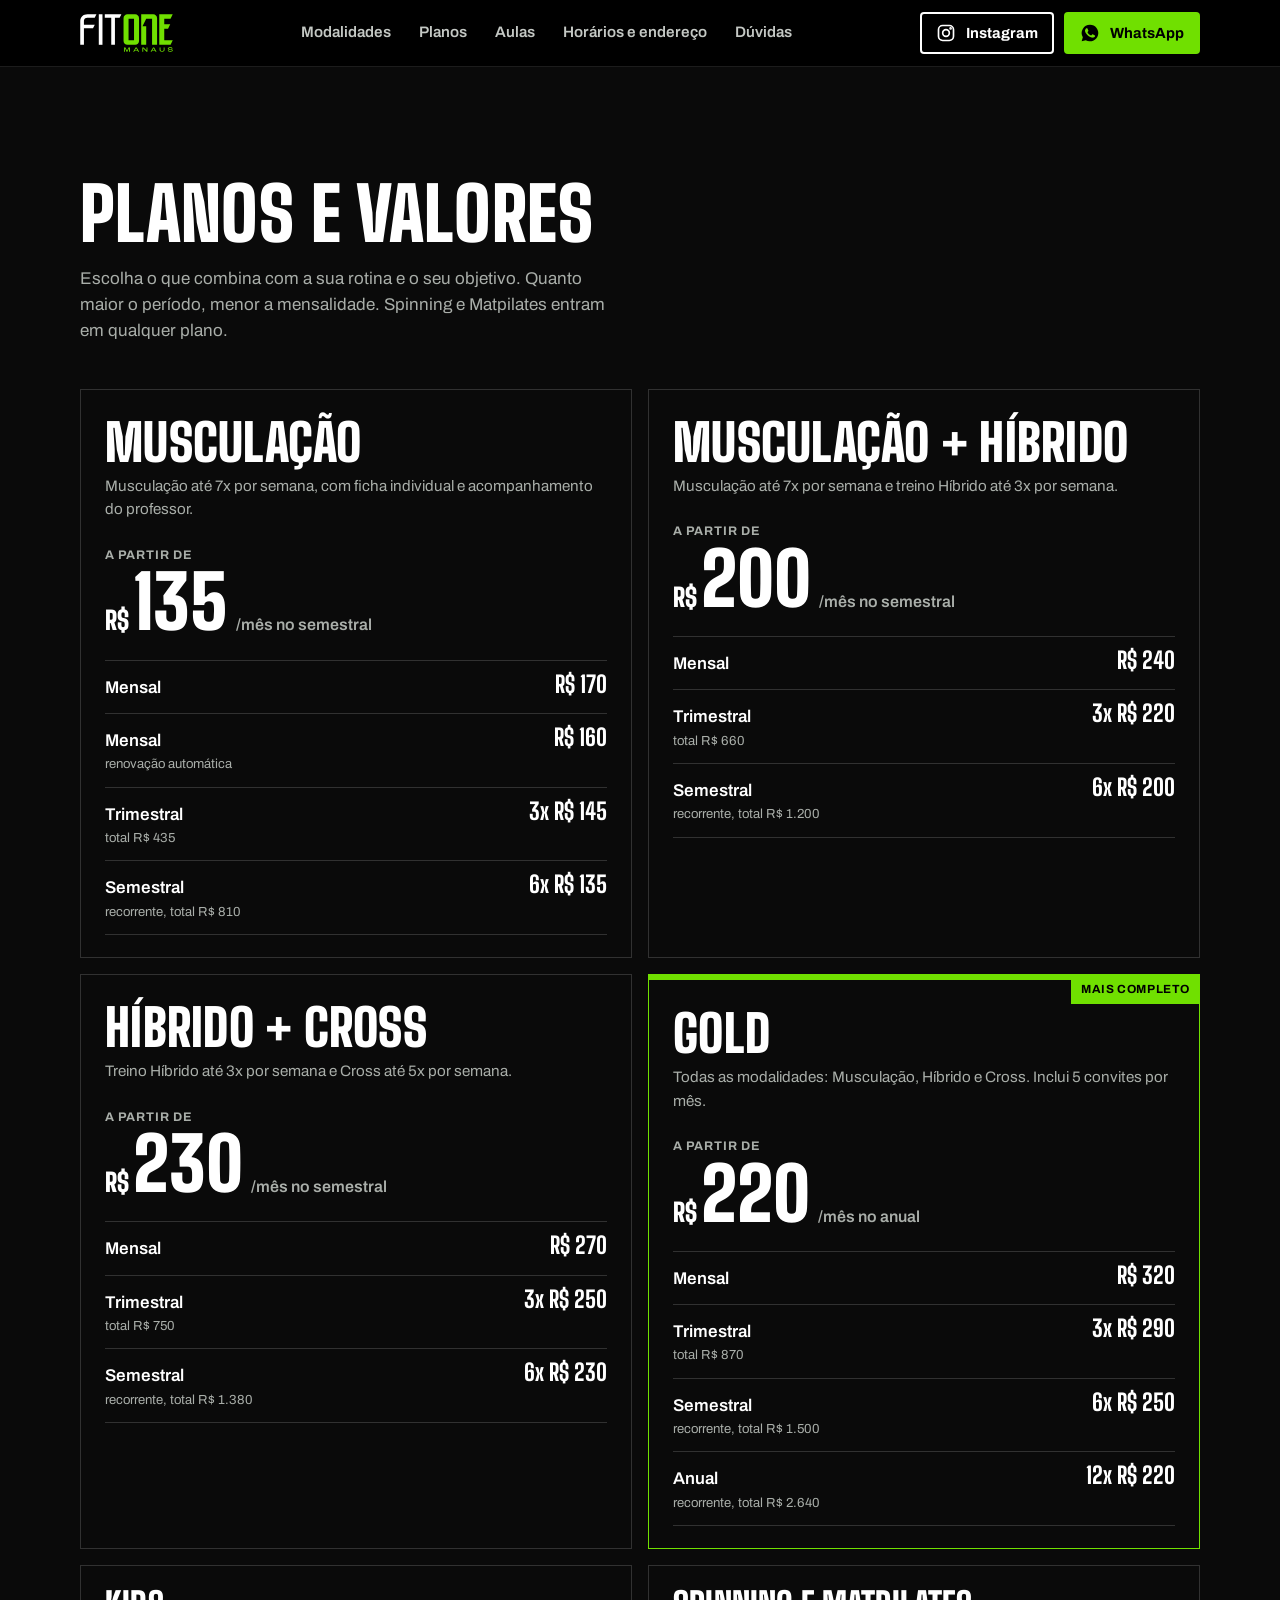
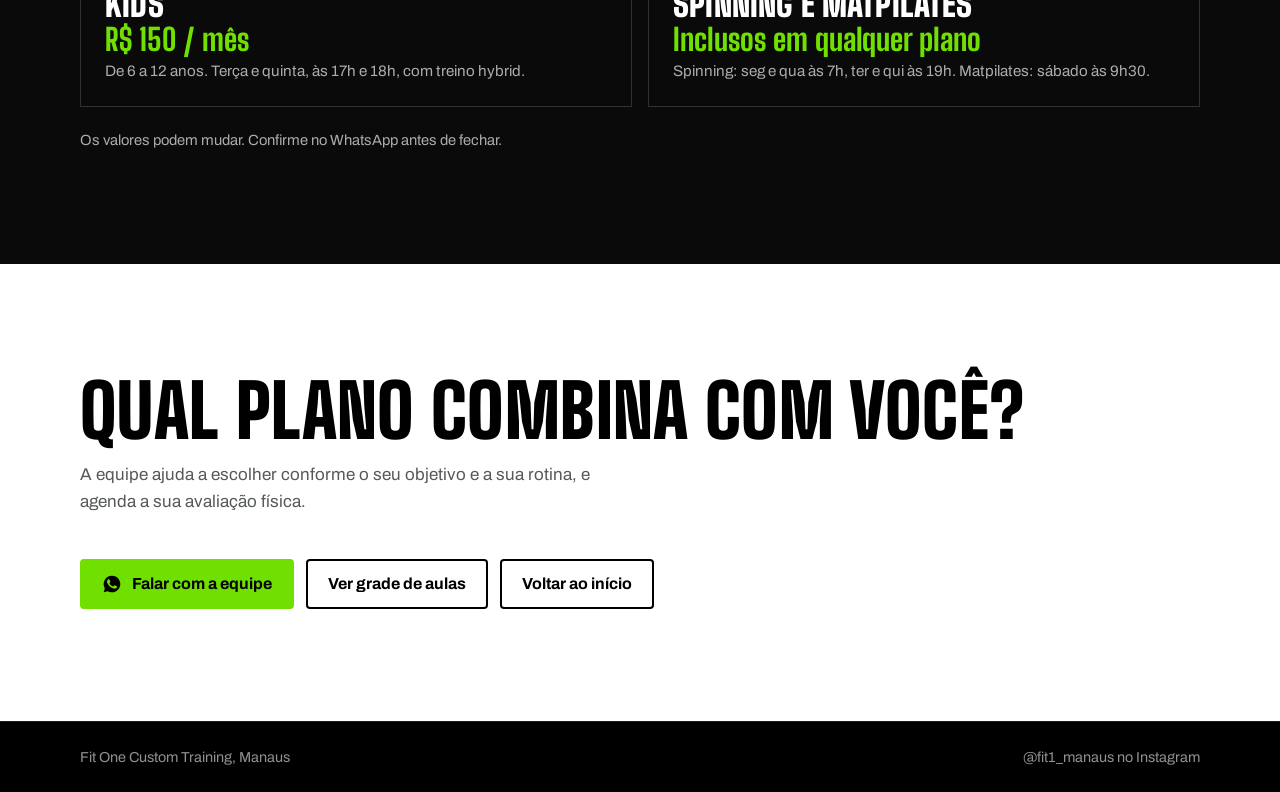
==== planos.html @ 3309a556 "v17: só os planos atualizados (sem Cross avulso, Cross + Musculação, Time e Funcional) Co-Authored-B" ====
<!doctype html>
<html lang="pt-BR">
<head>
<meta charset="utf-8">
<meta name="viewport" content="width=device-width,initial-scale=1,viewport-fit=cover">
<title>Planos e valores | Fit One Manaus</title>
<meta name="description" content="Planos e valores da Fit One Manaus: Musculação, Musculação + Híbrido, Híbrido + Cross, Gold e Kids. Mensal, trimestral, semestral e anual.">
<link rel="canonical" href="https://fitonemanaus.com.br/planos">
<meta name="theme-color" content="#000000">
<meta name="build" content="fitone-v17-2026-11-09">

<!-- Prévia de link (WhatsApp, Instagram, Facebook) -->
<meta property="og:type" content="website">
<meta property="og:locale" content="pt_BR">
<meta property="og:site_name" content="Fit One Manaus">
<meta property="og:title" content="Planos e valores | Fit One Manaus">
<meta property="og:description" content="Musculação, Híbrido, Cross, Gold e Kids. Veja os valores e escolha o seu plano.">
<meta property="og:url" content="https://fitonemanaus.com.br/planos">
<meta property="og:image" content="https://fitonemanaus.com.br/assets/og.jpg">
<meta property="og:image:width" content="1200">
<meta property="og:image:height" content="630">
<meta property="og:image:alt" content="Fit One Manaus, academia na Vila da Prata">
<meta name="twitter:card" content="summary_large_image">

<link rel="icon" href="assets/favicon.svg" type="image/svg+xml">
<link rel="apple-touch-icon" href="assets/emblema.png">

<!-- Dados estruturados (Google e IAs) -->
<script type="application/ld+json">
{
  "@context": "https://schema.org",
  "@graph": [
    {
      "@type": "WebPage",
      "@id": "https://fitonemanaus.com.br/planos#pagina",
      "url": "https://fitonemanaus.com.br/planos",
      "name": "Planos e valores | Fit One Manaus",
      "inLanguage": "pt-BR",
      "isPartOf": {
        "@id": "https://fitonemanaus.com.br/#site"
      },
      "about": {
        "@id": "https://fitonemanaus.com.br/#academia"
      },
      "breadcrumb": {
        "@id": "https://fitonemanaus.com.br/planos#trilha"
      }
    },
    {
      "@type": "BreadcrumbList",
      "@id": "https://fitonemanaus.com.br/planos#trilha",
      "itemListElement": [
        {
          "@type": "ListItem",
          "position": 1,
          "name": "Início",
          "item": "https://fitonemanaus.com.br/"
        },
        {
          "@type": "ListItem",
          "position": 2,
          "name": "Planos e valores",
          "item": "https://fitonemanaus.com.br/planos"
        }
      ]
    }
  ]
}
</script>

<link rel="preload" href="assets/fonts/big-shoulders-display-latin-900-normal.woff2" as="font" type="font/woff2" crossorigin>
<link rel="preload" href="assets/fonts/archivo-latin-400-normal.woff2" as="font" type="font/woff2" crossorigin>
<link rel="stylesheet" href="style.css?v=17">
</head>
<body>

<header>
  <div class="wrap">
    <a class="logo" href="./"><img src="assets/logo-h.svg" width="93" height="38" alt="Fit One Manaus"></a>
    <nav aria-label="Seções">
      <a href="./#treinos">Modalidades</a>
      <a href="planos.html" aria-current="page">Planos</a>
      <a href="./#aulas">Aulas</a>
      <a href="./#horarios">Horários e endereço</a>
      <a href="./#duvidas">Dúvidas</a>
    </nav>
    <div class="hdr-btns">
    <a class="btn btn-ghost ig-link hdr-ig" aria-label="Instagram" data-umami-event="instagram_click" data-umami-event-local="topo" href="#" target="_blank" rel="noopener">
      <svg viewBox="0 0 24 24" fill="none" stroke="currentColor" stroke-width="2" stroke-linecap="round" stroke-linejoin="round" aria-hidden="true"><rect x="3" y="3" width="18" height="18" rx="5"/><circle cx="12" cy="12" r="4"/><circle cx="17.5" cy="6.5" r=".6" fill="currentColor"/></svg>
      <span class="t">Instagram</span>
    </a>
    <a class="btn wa-link hdr-wa" aria-label="WhatsApp" data-msg="Oi! Vim pelo site da Fit One e queria ajuda pra escolher o melhor plano pra mim." data-umami-event="whatsapp_click" data-umami-event-local="topo" href="#" target="_blank" rel="noopener">
      <svg viewBox="0 0 24 24" fill="currentColor" aria-hidden="true"><path d="M12 2a10 10 0 0 0-8.6 15.1L2 22l5-1.3A10 10 0 1 0 12 2Zm5.8 14.1c-.2.7-1.4 1.3-2 1.4-.5.1-1.2.1-1.9-.1-.4-.1-1-.3-1.7-.6-3-1.3-4.9-4.3-5-4.5-.2-.2-1.2-1.6-1.2-3s.8-2.2 1-2.5c.3-.3.6-.4.8-.4h.6c.2 0 .4 0 .7.5l.9 2.2c.1.2.1.4 0 .6l-.4.6-.4.5c-.1.1-.3.3-.1.6.2.3.8 1.3 1.6 2.1 1.1 1 2.1 1.3 2.4 1.4.3.1.5.1.6-.1l.9-1.1c.2-.3.4-.2.7-.1l2.1 1c.3.2.5.2.6.4.1.1.1.7-.1 1.4Z"/></svg>
      <span class="t">WhatsApp</span>
    </a>
    </div>
  </div>
</header>

<main id="topo">
  <section class="avisos" id="avisos" aria-label="Avisos" hidden></section>

<section class="bf" hidden aria-label="Black Friday">
  <div class="bf-bg" aria-hidden="true"></div>
  <div class="wrap">
    <div class="bf-head">
      <img class="bf-logo" src="assets/logo-h.svg" width="93" height="38" alt="" aria-hidden="true">
      <h2 class="bf-title"><span class="b1">Black</span><span class="b2">Friday</span></h2>
      <p class="bf-lema">Pague <b>3 meses</b> e treine <b class="n4">4!</b></p>
      <p class="bf-sub">Mais tempo para evoluir, <b>mais liberdade</b> para treinar.</p>
    </div>
    <div class="bf-cards">
      <article class="bf-card main">
        <span class="badge">Oferta principal</span>
        <h3>Gold</h3>
        <p class="inc">Todas as modalidades: Musculação, Híbrido e Cross. Inclui 5 convites por mês.</p>
        <p class="bf-get">3 meses + 30 dias grátis<small>4 meses de acesso</small></p>
        <div class="bf-pay">
          <div><small>Crédito comum</small><b>3x R$ 210</b><span>total R$ 630</span><em>R$ 157,50 por mês de acesso</em></div>
          <div><small>À vista, Pix ou dinheiro</small><b>R$ 565</b><span>&nbsp;</span><em>R$ 141,25 por mês de acesso</em></div>
        </div>
      </article>
      <article class="bf-card">
        <h3>Musculação + Híbrido</h3>
        <p class="inc">Musculação até 7x por semana e treino Híbrido até 3x por semana.</p>
        <p class="bf-get">3 meses + 30 dias grátis<small>4 meses de acesso</small></p>
        <div class="bf-pay">
          <div><small>Crédito comum</small><b>3x R$ 180</b><span>total R$ 540</span><em>R$ 135,00 por mês de acesso</em></div>
          <div><small>À vista, Pix ou dinheiro</small><b>R$ 485</b><span>&nbsp;</span><em>R$ 121,25 por mês de acesso</em></div>
        </div>
      </article>
    </div>
    <div class="bf-foot">
      <a class="btn wa-link" data-msg="Oi! Vim pelo site da Fit One e quero a oferta da Black Friday." data-umami-event="whatsapp_click" data-umami-event-local="black-friday" href="#" target="_blank" rel="noopener"><svg viewBox="0 0 24 24" fill="currentColor" aria-hidden="true"><path d="M12 2a10 10 0 0 0-8.6 15.1L2 22l5-1.3A10 10 0 1 0 12 2Zm5.8 14.1c-.2.7-1.4 1.3-2 1.4-.5.1-1.2.1-1.9-.1-.4-.1-1-.3-1.7-.6-3-1.3-4.9-4.3-5-4.5-.2-.2-1.2-1.6-1.2-3s.8-2.2 1-2.5c.3-.3.6-.4.8-.4h.6c.2 0 .4 0 .7.5l.9 2.2c.1.2.1.4 0 .6l-.4.6-.4.5c-.1.1-.3.3-.1.6.2.3.8 1.3 1.6 2.1 1.1 1 2.1 1.3 2.4 1.4.3.1.5.1.6-.1l.9-1.1c.2-.3.4-.2.7-.1l2.1 1c.3.2.5.2.6.4.1.1.1.7-.1 1.4Z"/></svg> Fale com a nossa equipe e garanta a sua vaga</a>
      <p>Por tempo limitado. Não fique de fora.</p>
    </div>
  </div>
</section>

  <section class="sec dark" id="planos">
    <div class="wrap">
      <div class="head">
        <h1 class="t">Planos e valores</h1>
        <p class="muted">Escolha o que combina com a sua rotina e o seu objetivo. Quanto maior o período, menor a mensalidade. Spinning e Matpilates entram em qualquer plano.</p>
      </div>

      <div class="plans plans4">
        <article class="plan">
          <h3>Musculação</h3>
          <p class="inc">Musculação até 7x por semana, com ficha individual e acompanhamento do professor.</p>
          <p class="from">A partir de</p>
          <p class="price"><span class="rs">R$</span>135<small>/mês no semestral</small></p>
          <ul class="pl">
            <li><span>Mensal</span><b>R$ 170</b></li>
            <li><span>Mensal<small>renovação automática</small></span><b>R$ 160</b></li>
            <li><span>Trimestral<small>total R$ 435</small></span><b>3x R$ 145</b></li>
            <li><span>Semestral<small>recorrente, total R$ 810</small></span><b>6x R$ 135</b></li>
          </ul>
        </article>

        <article class="plan">
          <h3>Musculação + Híbrido</h3>
          <p class="inc">Musculação até 7x por semana e treino Híbrido até 3x por semana.</p>
          <p class="from">A partir de</p>
          <p class="price"><span class="rs">R$</span>200<small>/mês no semestral</small></p>
          <ul class="pl">
            <li><span>Mensal</span><b>R$ 240</b></li>
            <li><span>Trimestral<small>total R$ 660</small></span><b>3x R$ 220</b></li>
            <li><span>Semestral<small>recorrente, total R$ 1.200</small></span><b>6x R$ 200</b></li>
          </ul>
        </article>

        <article class="plan">
          <h3>Híbrido + Cross</h3>
          <p class="inc">Treino Híbrido até 3x por semana e Cross até 5x por semana.</p>
          <p class="from">A partir de</p>
          <p class="price"><span class="rs">R$</span>230<small>/mês no semestral</small></p>
          <ul class="pl">
            <li><span>Mensal</span><b>R$ 270</b></li>
            <li><span>Trimestral<small>total R$ 750</small></span><b>3x R$ 250</b></li>
            <li><span>Semestral<small>recorrente, total R$ 1.380</small></span><b>6x R$ 230</b></li>
          </ul>
        </article>

        <article class="plan top">
          <span class="badge">Mais completo</span>
          <h3>Gold</h3>
          <p class="inc">Todas as modalidades: Musculação, Híbrido e Cross. Inclui 5 convites por mês.</p>
          <p class="from">A partir de</p>
          <p class="price"><span class="rs">R$</span>220<small>/mês no anual</small></p>
          <ul class="pl">
            <li><span>Mensal</span><b>R$ 320</b></li>
            <li><span>Trimestral<small>total R$ 870</small></span><b>3x R$ 290</b></li>
            <li><span>Semestral<small>recorrente, total R$ 1.500</small></span><b>6x R$ 250</b></li>
            <li><span>Anual<small>recorrente, total R$ 2.640</small></span><b>12x R$ 220</b></li>
          </ul>
        </article>
      </div>

      <div class="extras">
        <div class="extra">
          <h3>Kids</h3>
          <p class="v">R$ 150 / mês</p>
          <p>De 6 a 12 anos. Terça e quinta, às 17h e 18h, com treino hybrid.</p>
        </div>
        <div class="extra">
          <h3>Spinning e Matpilates</h3>
          <p class="v">Inclusos em qualquer plano</p>
          <p>Spinning: seg e qua às 7h, ter e qui às 19h. Matpilates: sábado às 9h30.</p>
        </div>
      </div>

      <p class="plans-nota muted">Os valores podem mudar. Confirme no WhatsApp antes de fechar.</p>
    </div>
  </section>

  <section class="sec light">
    <div class="wrap">
      <div class="head">
        <h2>Qual plano combina com você?</h2>
        <p class="muted">A equipe ajuda a escolher conforme o seu objetivo e a sua rotina, e agenda a sua avaliação física.</p>
      </div>
      <div class="pagelinks">
        <a class="btn wa-link" data-wa-here data-msg="Oi! Vim pelo site da Fit One e queria ajuda pra escolher o melhor plano pra mim." data-umami-event="whatsapp_click" data-umami-event-local="planos-final" href="#" target="_blank" rel="noopener">
          <svg viewBox="0 0 24 24" fill="currentColor" aria-hidden="true"><path d="M12 2a10 10 0 0 0-8.6 15.1L2 22l5-1.3A10 10 0 1 0 12 2Zm5.8 14.1c-.2.7-1.4 1.3-2 1.4-.5.1-1.2.1-1.9-.1-.4-.1-1-.3-1.7-.6-3-1.3-4.9-4.3-5-4.5-.2-.2-1.2-1.6-1.2-3s.8-2.2 1-2.5c.3-.3.6-.4.8-.4h.6c.2 0 .4 0 .7.5l.9 2.2c.1.2.1.4 0 .6l-.4.6-.4.5c-.1.1-.3.3-.1.6.2.3.8 1.3 1.6 2.1 1.1 1 2.1 1.3 2.4 1.4.3.1.5.1.6-.1l.9-1.1c.2-.3.4-.2.7-.1l2.1 1c.3.2.5.2.6.4.1.1.1.7-.1 1.4Z"/></svg>
          Falar com a equipe
        </a>
        <a class="btn btn-ghost" href="./#aulas">Ver grade de aulas</a>
        <a class="btn btn-ghost" href="./">Voltar ao início</a>
      </div>
    </div>
  </section>
</main>

<footer>
  <div class="wrap">
    <span>Fit One Custom Training, Manaus<small id="priv" hidden> · Medimos as visitas sem cookies e sem identificar ninguém.</small></span>
    <a href="https://www.instagram.com/fit1_manaus/" data-umami-event="instagram_click" data-umami-event-local="rodape" target="_blank" rel="noopener">@fit1_manaus no Instagram</a>
  </div>
</footer>

<script src="config.js?v=17"></script>
<script src="site.js?v=17"></script>
</body>
</html>
---- style.css ----
/* Conceito: o mármore preto do emblema e o "1" da marca, em tamanho de parede.
   Preto e branco como base, verde #70E000 (cor oficial do PDF da marca) só no "1" e nos botões. */
@font-face{font-family:"Big Shoulders Display";font-weight:800;font-style:normal;font-display:swap;src:url(assets/fonts/big-shoulders-display-latin-800-normal.woff2) format("woff2")}
@font-face{font-family:"Big Shoulders Display";font-weight:900;font-style:normal;font-display:swap;src:url(assets/fonts/big-shoulders-display-latin-900-normal.woff2) format("woff2")}
@font-face{font-family:"Archivo";font-weight:400;font-style:normal;font-display:swap;src:url(assets/fonts/archivo-latin-400-normal.woff2) format("woff2")}
@font-face{font-family:"Archivo";font-weight:600;font-style:normal;font-display:swap;src:url(assets/fonts/archivo-latin-600-normal.woff2) format("woff2")}
@font-face{font-family:"Archivo";font-weight:700;font-style:normal;font-display:swap;src:url(assets/fonts/archivo-latin-700-normal.woff2) format("woff2")}

:root{
  --lime:#70E000;
  --lime-hover:#82F212;
  --black:#000;
  --ink:#0A0A0A;
  --paper:#fff;
  --gray:#A9AEA9;
  --gray-ink:#555A55;
  --line-dark:rgba(255,255,255,.16);
  --line-light:#D4D7D2;
  --display:"Big Shoulders Display","Arial Narrow",Impact,sans-serif;
  --body:"Archivo",system-ui,-apple-system,"Segoe UI",sans-serif;
}
*{box-sizing:border-box}
html,body{margin:0}
html{scroll-behavior:smooth}
body{background:var(--ink);color:var(--paper);font-family:var(--body);font-size:17px;line-height:1.55;-webkit-font-smoothing:antialiased}
img{display:block;max-width:100%}
a{color:inherit}
p{margin:0}
h1,h2,h3{font-family:var(--display);font-weight:900;text-transform:uppercase;line-height:.96;margin:0;letter-spacing:.005em;text-wrap:balance}
h2,h1.t{font-size:clamp(2.8rem,6vw,4.6rem)}
.wrap{max-width:1160px;margin:0 auto;padding-inline:20px}
.sec{padding-block:clamp(64px,9vw,112px)}
.dark{background:var(--ink);color:var(--paper)}
.light{background:var(--paper);color:var(--black)}
.dark .muted{color:var(--gray)}
.light .muted{color:var(--gray-ink)}
:focus-visible{outline:3px solid var(--lime);outline-offset:3px}
.light :focus-visible{outline-color:var(--black)}

.btn{display:inline-flex;align-items:center;gap:10px;padding:15px 22px;border-radius:4px;font:700 1rem/1 var(--body);text-decoration:none;border:0;cursor:pointer;background:var(--lime);color:var(--black)}
.btn:hover{background:var(--lime-hover)}
.btn svg{width:20px;height:20px;flex:none}
.btn-ghost{background:transparent;color:inherit;box-shadow:inset 0 0 0 2px currentColor}
.btn-ghost:hover{background:var(--paper);color:var(--black);box-shadow:inset 0 0 0 2px var(--paper)}
.light .btn-ghost:hover{background:var(--black);color:var(--paper);box-shadow:inset 0 0 0 2px var(--black)}

/* topo */
header{background:var(--black);position:sticky;top:0;z-index:30;border-bottom:1px solid #1c1c1c}
header .wrap{display:flex;align-items:center;justify-content:space-between;gap:20px;padding-block:12px}
.logo img{height:38px;width:auto}
nav{display:flex;gap:28px;font-weight:600;font-size:.95rem}
nav a{text-decoration:none;color:#C4C8C4}
nav a:hover{color:var(--paper)}
header .btn{padding:11px 16px;font-size:.92rem}
.hdr-btns{display:flex;gap:10px;align-items:center}
@media (max-width:860px){nav{display:none}}

/* hero */
.hero{position:relative;overflow:hidden;background:
  linear-gradient(90deg,rgba(0,0,0,.88) 0%,rgba(0,0,0,.6) 42%,rgba(0,0,0,0) 80%,rgba(0,0,0,.25) 100%),
  url(assets/marmore.webp) center/cover no-repeat #000;min-height:clamp(600px,calc(100vh - 66px),820px)}
.hero-in{position:relative;z-index:2;min-height:inherit;display:flex;align-items:center;padding-block:56px}
.hero h1{font-size:clamp(3.9rem,9.6vw,8.4rem);line-height:.97;max-width:9ch}
.hero .lead{margin-top:26px;font-size:1.15rem;max-width:30rem;color:#DADDD9}
.hero .cta{display:flex;flex-wrap:wrap;gap:12px;margin-top:32px}
.status{display:flex;align-items:center;gap:10px;margin-top:22px;font-size:.95rem;font-weight:600;color:#DADDD9}
.status span{text-wrap:balance}
.addr{display:none;margin-top:10px;font-size:.92rem;line-height:1.4;color:var(--gray)}
.status i{width:10px;height:10px;border-radius:50%;background:#6a6e6a;flex:none}
.status.open i{background:var(--lime)}
.um{position:absolute;z-index:1;right:max(clamp(24px,6vw,110px),calc((100vw - 1160px)/2 + 20px));bottom:9%;height:min(78%,50vw);width:auto;pointer-events:none;animation:rise 1s cubic-bezier(.2,.7,.2,1) .15s both}
@keyframes rise{from{transform:translateY(8%);opacity:0}to{transform:none;opacity:1}}
@media (max-width:760px){
  /* celular: sem botao fixo no topo; botoes + status + endereco ao lado do "1" */
  .hdr-btns{gap:8px}
  .hdr-btns .btn{width:46px;height:46px;padding:0;justify-content:center;border-radius:6px}
  .hdr-btns .btn svg{width:22px;height:22px}
  .hdr-btns .t{position:absolute;width:1px;height:1px;overflow:hidden;clip:rect(0 0 0 0);white-space:nowrap}
  .hero{min-height:0;display:grid;grid-template-columns:minmax(0,1fr) clamp(110px,32vw,160px);column-gap:18px;align-content:start;padding:44px 20px 52px;background:linear-gradient(180deg,rgba(0,0,0,.78),rgba(0,0,0,.4)),url(assets/marmore.webp) center/cover no-repeat #000}
  .hero-in,.hero-in>div{display:contents}
  .hero h1,.hero .lead{grid-column:1/-1}
  .hero .cta{grid-column:1;grid-row:3;flex-direction:column;align-items:stretch;gap:10px;margin-top:32px;max-width:340px}
  .hero-end{grid-column:1;grid-row:4;align-self:end;margin-top:22px}
  .hero-end .status{margin-top:0}
  .addr{display:block}
  .um{position:relative;right:auto;bottom:auto;grid-column:2;grid-row:3/span 2;align-self:end;width:100%;height:auto;margin:32px 0 0}
}
@media (max-width:380px){.hero .btn{padding:14px 16px}}


/* palavras do mural da academia */
.pilares{background:var(--black);border-top:1px solid var(--line-dark);border-bottom:1px solid var(--line-dark)}
.pilares ul{list-style:none;margin:0;padding:22px 0;display:flex;flex-wrap:wrap;justify-content:space-between;gap:4px 28px;font:900 clamp(1.5rem,3.6vw,2.6rem)/1.1 var(--display);text-transform:uppercase;letter-spacing:.03em;color:var(--paper)}
.pilares .g{color:var(--lime)}
.pilares ul[aria-hidden]{display:none}
@media (max-width:760px){
  .pilares ul{justify-content:flex-start;padding:18px 0}
  /* celular: faixa inteira que corre devagar, como o mural da parede (o JS liga a classe "run") */
  .pilares.run{overflow:hidden}
  .pilares.run .wrap{padding-inline:0;max-width:none}
  .pilares.run .track{display:flex;width:max-content;animation:mural 28s linear infinite}
  .pilares.run ul{flex:none;flex-wrap:nowrap;gap:0;padding:15px 0;font-size:2rem;white-space:nowrap}
  .pilares.run ul[aria-hidden]{display:flex}
  .pilares.run li{margin-right:36px}
}
@keyframes mural{to{transform:translateX(-50%)}}

/* titulos de secao */
.head{margin-bottom:44px;display:grid;gap:16px}
.head p{max-width:34rem}

/* modalidades */
.mods{list-style:none;margin:0;padding:0;border-bottom:1px solid var(--line-dark)}
.mods li{display:grid;grid-template-columns:minmax(0,1.1fr) minmax(0,1fr);gap:24px;align-items:baseline;padding:24px 0;border-top:1px solid var(--line-dark)}
.mods h3{font-size:clamp(2.3rem,5.2vw,4rem);transition:color .15s}
.mods li:hover h3{color:var(--lime)}
.mods p{color:var(--gray);max-width:30rem}
@media (max-width:760px){.mods li{grid-template-columns:1fr;gap:8px;padding:20px 0}}

/* como funciona */
.steps{list-style:none;margin:0;padding:0;display:grid;grid-template-columns:repeat(3,minmax(0,1fr));gap:36px;counter-reset:s}
.steps li{counter-increment:s;border-top:6px solid var(--lime);padding-top:18px}
.steps li::before{content:counter(s);display:block;font-family:var(--display);font-weight:900;font-size:5.4rem;line-height:.9}
.steps b{display:block;margin-top:14px;font-size:1.2rem}
.steps p{margin-top:6px;color:var(--gray-ink)}
@media (max-width:760px){.steps{grid-template-columns:1fr;gap:28px}.steps li::before{font-size:4rem}}

/* fotos */
.gallery{display:grid;grid-template-columns:2fr 1fr 1fr;grid-template-rows:240px 240px;gap:8px}
.ph{position:relative;overflow:hidden;background:#161616;display:flex;align-items:flex-end;padding:14px}
.ph:first-child{grid-row:span 2}
.ph img{position:absolute;inset:0;width:100%;height:100%;object-fit:cover}
.ph span{position:relative;font-size:.85rem;color:var(--gray)}
@media (max-width:760px){.gallery{grid-template-columns:1fr 1fr;grid-template-rows:220px 150px 150px}.ph:first-child{grid-column:span 2;grid-row:auto}}

/* horarios e endereco */
.info .wrap{display:grid;grid-template-columns:minmax(0,1.05fr) minmax(0,.95fr);gap:72px}
.hours{width:calc(100% + 28px);margin:26px -14px 0;border-collapse:collapse}
.hours td{padding:13px 14px;border-bottom:1px solid var(--line-dark)}
.hours td:first-child{font-weight:600;font-size:1.05rem}
.hours td:last-child{text-align:right;font-family:var(--display);font-weight:800;font-size:2rem;line-height:1;font-variant-numeric:tabular-nums}
.hours tr.today td{background:var(--lime);color:var(--black);border-color:var(--lime)}
.hours .tag{font-size:.82rem;font-weight:700;margin-left:10px}
.nota{margin-top:16px;font-size:.92rem}
.place address{font-style:normal;font-family:var(--display);font-weight:900;text-transform:uppercase;font-size:clamp(2.4rem,4.6vw,3.3rem);line-height:.95;margin-top:26px}
.place .bairro{margin-top:14px}
.phone{display:flex;align-items:center;gap:12px;flex-wrap:wrap;margin-top:26px}
.phone strong{font-size:1.3rem;font-variant-numeric:tabular-nums}
.phone button{font:600 .88rem var(--body);padding:8px 12px;border-radius:4px;border:1.5px solid var(--paper);background:transparent;color:var(--paper);cursor:pointer}
.phone button:hover{background:var(--paper);color:var(--black)}
.place .cta{display:flex;flex-wrap:wrap;gap:10px;margin-top:22px}
.estrutura{list-style:none;margin:36px 0 0;padding:24px 0 0;border-top:1px solid var(--line-dark);display:grid;grid-template-columns:repeat(2,minmax(0,1fr));gap:12px 20px}
.estrutura li{display:flex;gap:12px;align-items:center;font-weight:600}
.estrutura li::before{content:"";width:8px;height:8px;background:var(--lime);flex:none}
@media (max-width:860px){.info .wrap{grid-template-columns:1fr;gap:56px}}
@media (max-width:420px){.estrutura{grid-template-columns:1fr}}

/* whatsapp */
.chat{display:grid;grid-template-columns:minmax(0,1fr) minmax(0,1fr);gap:64px;align-items:start}
.chat .sub{margin-top:16px;max-width:28rem}
.assuntos{list-style:none;margin:30px 0 0;padding:0;border-top:1px solid var(--line-light)}
.assuntos button{all:unset;box-sizing:border-box;width:100%;display:flex;align-items:center;gap:14px;padding:15px 4px;border-bottom:1px solid var(--line-light);cursor:pointer;font-weight:600}
.assuntos button::before{content:"";width:18px;height:18px;border-radius:50%;border:2px solid var(--black);flex:none}
.assuntos button[aria-pressed="true"]{font-weight:700}
.assuntos button[aria-pressed="true"]::before{border-width:6px}
.assuntos button:focus-visible{outline:3px solid var(--black);outline-offset:-3px}
.zap{background:#0B141A;color:#E9EDEF;border-radius:14px;padding:18px 18px 20px}
.zap .who{display:flex;align-items:center;gap:12px;padding-bottom:16px;margin-bottom:22px;border-bottom:1px solid #22313A}
.zap .who img{width:40px;height:40px;border-radius:50%}
.zap .who b{display:block;font-size:1rem;line-height:1.2}
.zap .who span{font-size:.82rem;color:#8696A0}
.bubble{position:relative;margin-left:auto;max-width:92%;background:#005C4B;border-radius:10px 0 10px 10px;padding:10px 12px 8px;font-size:1rem}
.bubble::after{content:"";position:absolute;right:-8px;top:0;border-left:9px solid #005C4B;border-bottom:10px solid transparent}
.bubble small{display:block;text-align:right;color:#9FC9BF;font-size:.72rem;margin-top:4px}
.zap .btn{width:100%;justify-content:center;margin-top:22px}
@media (max-width:860px){.chat{grid-template-columns:1fr;gap:36px}}

/* duvidas */
.faq{max-width:860px;border-top:2px solid var(--black)}
details{border-bottom:1px solid var(--line-light)}
summary{list-style:none;cursor:pointer;display:flex;justify-content:space-between;gap:20px;align-items:center;padding:20px 0;font-weight:700;font-size:1.12rem}
summary::-webkit-details-marker{display:none}
summary::after{content:"";width:14px;height:14px;flex:none;background:linear-gradient(var(--black),var(--black)) center/100% 2px no-repeat,linear-gradient(var(--black),var(--black)) center/2px 100% no-repeat}
details[open] summary::after{background:linear-gradient(var(--black),var(--black)) center/100% 2px no-repeat}
details p{padding:0 0 22px;max-width:44rem;color:var(--gray-ink)}

/* fechamento */
.final{background:linear-gradient(90deg,rgba(0,0,0,.8),rgba(0,0,0,.3)),url(assets/marmore.webp) center/cover no-repeat #000}
.final .wrap{display:grid;grid-template-columns:auto minmax(0,1fr);gap:clamp(32px,7vw,96px);align-items:center}
.final img{width:clamp(130px,19vw,230px);height:auto}
.final h2{font-size:clamp(2.9rem,6.2vw,5rem);max-width:12ch}
.final p{margin-top:18px;max-width:28rem;color:#DADDD9}
.final .btn{margin-top:28px}
@media (max-width:640px){.final .wrap{grid-template-columns:1fr}}
footer{background:var(--black);color:#8E938E;font-size:.9rem;border-top:1px solid #1c1c1c}
footer .wrap{display:flex;justify-content:space-between;gap:16px;flex-wrap:wrap;padding-block:24px}
footer a{text-decoration:none}
footer a:hover{color:var(--paper)}


/* utilitarios */
.sr{position:absolute;width:1px;height:1px;overflow:hidden;clip:rect(0 0 0 0);white-space:nowrap}
html{scroll-padding-top:72px}

/* avisos (faixa no topo, some sozinha na data) */
.av{background:var(--lime);color:var(--black)}
.av .wrap{padding-block:12px}
.av + .av{border-top:1px solid rgba(0,0,0,.18)}
.av.rosa{background:#C2185B;color:#fff}
.av.amarelo{background:#FFD400;color:#000}
.av .c,.av .mais{display:none}
@media (max-width:760px){
  .av:not(.sem-curto) .wrap{display:flex;align-items:center;gap:10px;padding-block:9px}
  .av:not(.sem-curto) p{flex:1;min-width:0;font-size:.86rem;white-space:nowrap}
  .av:not(.sem-curto) .l{display:none}
  .av:not(.sem-curto) .c{display:inline}
  .av:not(.sem-curto) .mais{display:grid;place-items:center;flex:none;width:30px;height:30px;border-radius:50%;border:2px solid currentColor;background:transparent;color:inherit;font:800 1.1rem/1 var(--body);cursor:pointer;padding:0}
  .av.aberto .wrap{align-items:flex-start}
  .av.aberto p{white-space:normal;font-size:.95rem}
  .av.aberto .l{display:inline}
  .av.aberto .c{display:none}
}
@media (max-width:380px){
  .av:not(.sem-curto) p{font-size:.78rem}
  .av.aberto p{font-size:.9rem}
}
.avisos p{font-weight:600;line-height:1.35;text-wrap:balance}
.avisos b{font-weight:800;text-transform:uppercase;letter-spacing:.02em;margin-right:6px}
/* planos */
.plans{display:grid;grid-template-columns:repeat(3,minmax(0,1fr));gap:16px;align-items:stretch}
.plan{position:relative;border:1px solid var(--line-dark);padding:28px 24px 22px;display:flex;flex-direction:column}
.plan.top{border-color:var(--lime);box-shadow:inset 0 5px 0 var(--lime);padding-top:34px}
.badge{position:absolute;top:-1px;right:-1px;background:var(--lime);color:var(--black);font-size:.74rem;font-weight:800;text-transform:uppercase;letter-spacing:.05em;padding:6px 10px}
.plan h3{font-size:clamp(2.4rem,4vw,3.2rem)}
.plan .inc{margin-top:8px;color:var(--gray);font-size:.95rem}
.plan .from{margin-top:24px;font-size:.78rem;font-weight:700;text-transform:uppercase;letter-spacing:.08em;color:var(--gray)}
.plan .price{font-family:var(--display);font-weight:900;font-size:4.6rem;line-height:.9;margin-top:4px;font-variant-numeric:tabular-nums}
.plan .price .rs{font-size:1.6rem;margin-right:4px}
.plan .price small{font-family:var(--body);font-weight:600;font-size:1rem;color:var(--gray);margin-left:8px}
.pl{list-style:none;margin:24px 0 0;padding:0;border-top:1px solid var(--line-dark)}
.pl li{display:flex;justify-content:space-between;align-items:baseline;gap:14px;padding:12px 0;border-bottom:1px solid var(--line-dark)}
.pl span{font-weight:600}
.pl small{display:block;color:var(--gray);font-weight:400;font-size:.82rem}
.pl b{font-family:var(--display);font-weight:800;font-size:1.45rem;line-height:1;text-align:right;font-variant-numeric:tabular-nums}
.pl b.txt{font-family:var(--body);font-size:1rem;font-weight:700}
.extras{display:grid;grid-template-columns:repeat(2,minmax(0,1fr));gap:16px;margin-top:16px}
.extra{border:1px solid var(--line-dark);padding:22px 24px;display:grid;gap:4px}
.extra h3{font-size:2.1rem}
.extra .v{font-family:var(--display);font-weight:800;font-size:1.9rem;line-height:1.05;color:var(--lime)}
.extra p{color:var(--gray);font-size:.95rem}
.todos{margin-top:28px;border-top:1px solid var(--line-dark);border-bottom-color:var(--line-dark)}
.todos summary::after{background:linear-gradient(#fff,#fff) center/100% 2px no-repeat,linear-gradient(#fff,#fff) center/2px 100% no-repeat}
.todos[open] summary::after{background:linear-gradient(#fff,#fff) center/100% 2px no-repeat}
.all{width:100%;border-collapse:collapse;margin:0 0 18px}
.all th,.all td{padding:14px 12px 14px 0;text-align:left;border-bottom:1px solid var(--line-dark);vertical-align:top}
.all thead th{font-size:.78rem;text-transform:uppercase;letter-spacing:.08em;color:var(--gray);font-weight:700}
.all tbody th{font-family:var(--display);font-weight:900;text-transform:uppercase;font-size:1.7rem;line-height:1}
.all td b{display:block;font-family:var(--display);font-weight:800;font-size:1.6rem;line-height:1;font-variant-numeric:tabular-nums}
.all td small{display:block;margin-top:3px;color:var(--gray);font-size:.82rem}
.plans-nota{margin-top:22px;font-size:.92rem}
@media (max-width:900px){.plans,.extras{grid-template-columns:1fr}}
@media (max-width:700px){
  .all thead{display:none}
  .all,.all tbody,.all tr,.all th,.all td{display:block}
  .all tr{padding:16px 0;border-bottom:1px solid var(--line-dark)}
  .all th,.all td{border:0;padding:0}
  .all tbody th{margin-bottom:8px}
  .all td{display:flex;justify-content:space-between;align-items:baseline;gap:14px;padding:6px 0}
  .all td::before{content:attr(data-l);color:var(--gray);font-weight:600}
  .all td>span{text-align:right}
  .all td small{margin-top:0}
}

/* grade de aulas */
.grade-wrap{overflow-x:auto}
.grade{width:100%;border-collapse:collapse;table-layout:fixed}
.grade th,.grade td{border:1px solid var(--line-light);padding:9px 6px;text-align:center;font-size:.76rem;font-weight:700;text-transform:uppercase;line-height:1.2}
.grade thead th{background:var(--black);color:#fff;border-color:var(--black);font-size:.8rem;letter-spacing:.03em}
.grade thead th.hoje{background:var(--lime);color:var(--black)}
.grade tbody th{width:74px;font-family:var(--display);font-weight:900;font-size:1.3rem;background:#F1F2EF;letter-spacing:0}
.grade td.hoje{background:rgba(112,224,0,.16)}
.dias-m{display:none}
.days{display:grid;grid-template-columns:repeat(7,minmax(0,1fr));gap:6px}
.days button{all:unset;box-sizing:border-box;position:relative;text-align:center;padding:12px 0 14px;font-weight:700;font-size:.9rem;border:2px solid var(--black);cursor:pointer}
.days button[aria-pressed="true"]{background:var(--black);color:var(--paper)}
.days button.hoje::after{content:"";position:absolute;left:50%;bottom:4px;width:5px;height:5px;margin-left:-2.5px;border-radius:50%;background:var(--black)}
.days button.hoje[aria-pressed="true"]::after{background:var(--lime)}
.days button:focus-visible{outline:3px solid var(--black);outline-offset:2px}
.dia-nome{margin-top:20px;font-weight:700;font-size:1.05rem}
.dia-lista{list-style:none;margin:10px 0 0;padding:0;border-top:2px solid var(--black)}
.dia-lista li{display:flex;align-items:baseline;gap:18px;padding:12px 0;border-bottom:1px solid var(--line-light)}
.dia-lista time{font-family:var(--display);font-weight:900;font-size:2rem;line-height:1;min-width:4.4ch;font-variant-numeric:tabular-nums}
.dia-lista span{font-weight:700;font-size:1.05rem}
.grade-nota{margin-top:20px;font-size:.92rem}
@media (max-width:860px){.grade-wrap{display:none}.dias-m{display:block}}


@media (prefers-reduced-motion:reduce){html{scroll-behavior:auto}.um{animation:none}.mods h3{transition:none}}

/* teaser de planos na home */
.teaser{display:grid;grid-template-columns:minmax(0,1.3fr) auto;gap:32px 56px;align-items:end}
.teaser .head{margin:0}
.teaser .ate{margin-top:6px;font-weight:600;font-size:1.05rem}
.teaser .ate b{font-family:var(--display);font-weight:900;font-size:1.7rem;color:var(--lime);letter-spacing:.01em}
.teaser .btn{white-space:nowrap}
@media (max-width:760px){.teaser{grid-template-columns:1fr;gap:26px}.teaser .btn{justify-self:start}}
.pagelinks{display:flex;flex-wrap:wrap;gap:12px;margin-top:28px}

/* planos v16: 4 planos em 2 colunas, Black Friday */
.plans4{grid-template-columns:repeat(2,minmax(0,1fr))}
.extras{grid-template-columns:repeat(2,minmax(0,1fr))}
@media (max-width:900px){.plans4,.extras{grid-template-columns:1fr}}
.bf{position:relative;overflow:hidden;background:#000;border-block:2px solid var(--lime);padding:56px 0 52px;text-align:center}
.bf[hidden]{display:none}
.bf-bg{position:absolute;inset:0;pointer-events:none;background:radial-gradient(60% 55% at 50% 18%,rgba(112,224,0,.28),transparent 70%),repeating-linear-gradient(115deg,transparent 0 46px,rgba(112,224,0,.07) 46px 50px)}
.bf .wrap{position:relative}
.bf-logo{height:30px;width:auto;margin:0 auto 14px;display:block}
.bf-title{font-family:var(--display);font-weight:900;text-transform:uppercase;line-height:.82;font-style:italic;transform:skew(-6deg);margin:0}
.bf-title span{display:block}
.bf-title .b1{font-size:clamp(4.4rem,19vw,10rem);color:#fff;letter-spacing:-.01em}
.bf-title .b2{font-size:clamp(4.6rem,20vw,10.6rem);color:var(--lime);text-shadow:0 0 38px rgba(112,224,0,.5);margin-top:-.04em}
.bf-lema{margin-top:22px;font-family:var(--display);font-weight:900;text-transform:uppercase;font-size:clamp(1.9rem,6.4vw,3.6rem);line-height:1}
.bf-lema b{color:var(--lime);font-weight:900}
.bf-lema .n4{font-size:1.25em}
.bf-sub{margin-top:10px;color:var(--gray);font-size:1.05rem}
.bf-sub b{color:#fff}
.bf-cards{display:grid;grid-template-columns:repeat(2,minmax(0,1fr));gap:18px;margin:34px auto 0;max-width:980px;text-align:left}
.bf-card{position:relative;border:1px solid var(--line-dark);padding:32px 22px 22px;background:rgba(10,10,10,.82)}
.bf-card.main{border-color:var(--lime);box-shadow:inset 0 5px 0 var(--lime),0 0 34px rgba(112,224,0,.18)}
.bf-card h3{font-size:clamp(2rem,3.4vw,2.6rem)}
.bf-card .inc{margin-top:6px;color:var(--gray);font-size:.95rem}
.bf-get{margin-top:16px;padding:10px 12px;background:var(--lime);color:var(--black);font-weight:800;text-align:center;text-transform:uppercase;letter-spacing:.03em}
.bf-get small{display:block;font-weight:600;font-size:.78rem;text-transform:none;letter-spacing:0}
.bf-pay{display:grid;grid-template-columns:repeat(2,minmax(0,1fr));gap:10px;margin-top:12px}
.bf-pay>div{border:1px solid var(--line-dark);padding:14px 12px;display:grid;gap:2px;text-align:center}
.bf-pay small{font-size:.74rem;font-weight:700;text-transform:uppercase;letter-spacing:.06em;color:var(--gray)}
.bf-pay b{font-family:var(--display);font-weight:900;font-size:clamp(1.55rem,6.4vw,2.5rem);line-height:1;font-variant-numeric:tabular-nums;white-space:nowrap}
.bf-pay span{font-size:.85rem;color:var(--gray)}
.bf-pay em{font-style:normal;font-weight:700;font-size:.86rem;color:var(--lime)}
.bf-foot{margin-top:30px;display:grid;gap:12px;justify-items:center}
.bf-foot p{font-weight:700;text-transform:uppercase;letter-spacing:.08em;font-size:.85rem;color:var(--gray)}
@media (max-width:900px){.bf{padding:40px 0 38px}.bf-cards{grid-template-columns:1fr}.bf-card{padding:30px 16px 18px}.bf-pay{gap:8px}.bf-pay>div{padding:12px 6px}.bf-foot .btn{width:100%;justify-content:center;text-align:center}}
@media (max-width:380px){.bf-pay{grid-template-columns:1fr}}

/* vídeo do treino Hybrid */
.hy-grid{display:grid;grid-template-columns:minmax(0,1.1fr) minmax(0,380px);gap:clamp(28px,6vw,80px);align-items:center}
.hy-quando{margin:28px 0 22px;color:var(--gray);max-width:34rem}
.hy-quando b{color:#fff}
.hy-v{position:relative;aspect-ratio:9/16;width:100%;max-height:680px;background:#0a0a0a;border:1px solid var(--line-dark);overflow:hidden;box-shadow:0 0 40px rgba(112,224,0,.12)}
.hy-v video{position:absolute;inset:0;width:100%;height:100%;object-fit:cover}
#fotos[hidden]{display:none}
@media (max-width:760px){
  .hy-grid{grid-template-columns:1fr}
  .hy-v{order:2;width:min(100%,340px);margin-inline:auto}
  .hy-txt{display:contents}
  .hy-txt .head{order:1}
  .hy-quando{order:3;margin:22px 0 16px}
  .hy-txt .btn{order:4;width:100%;justify-content:center}
}
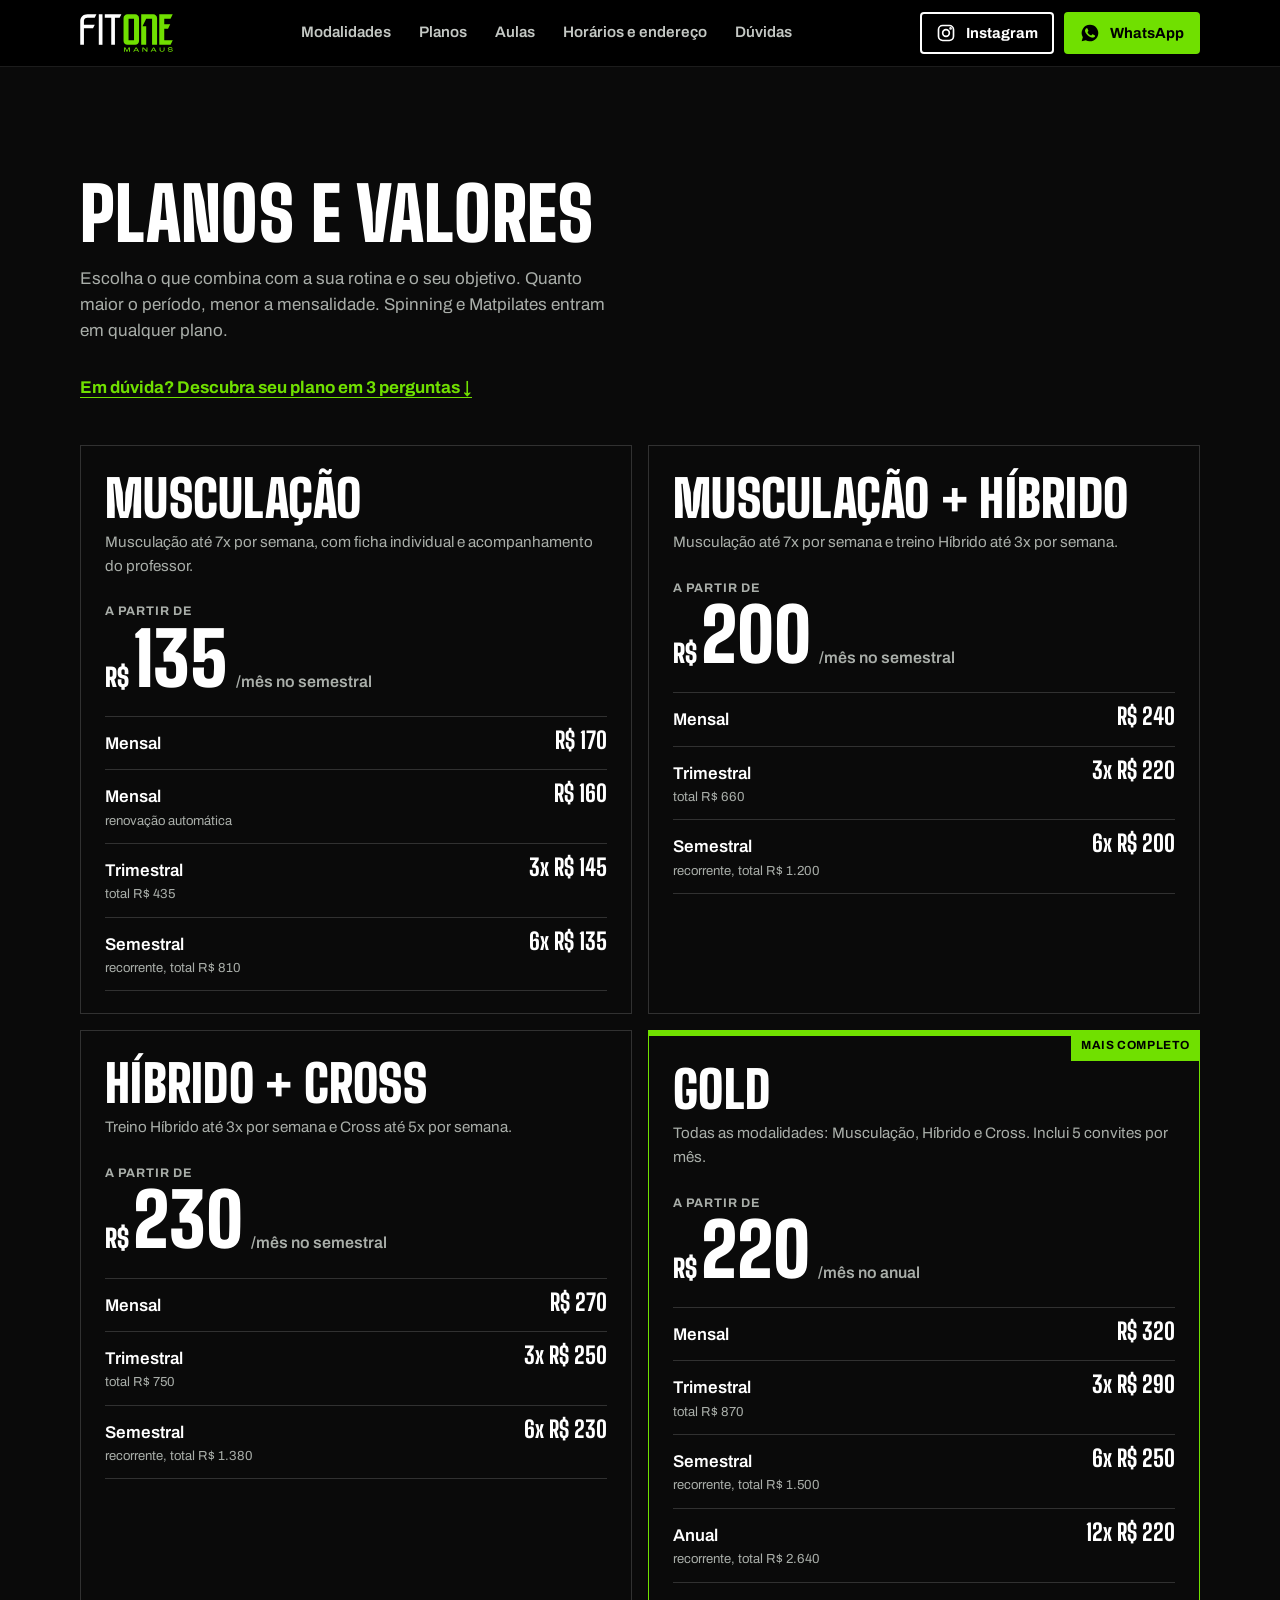
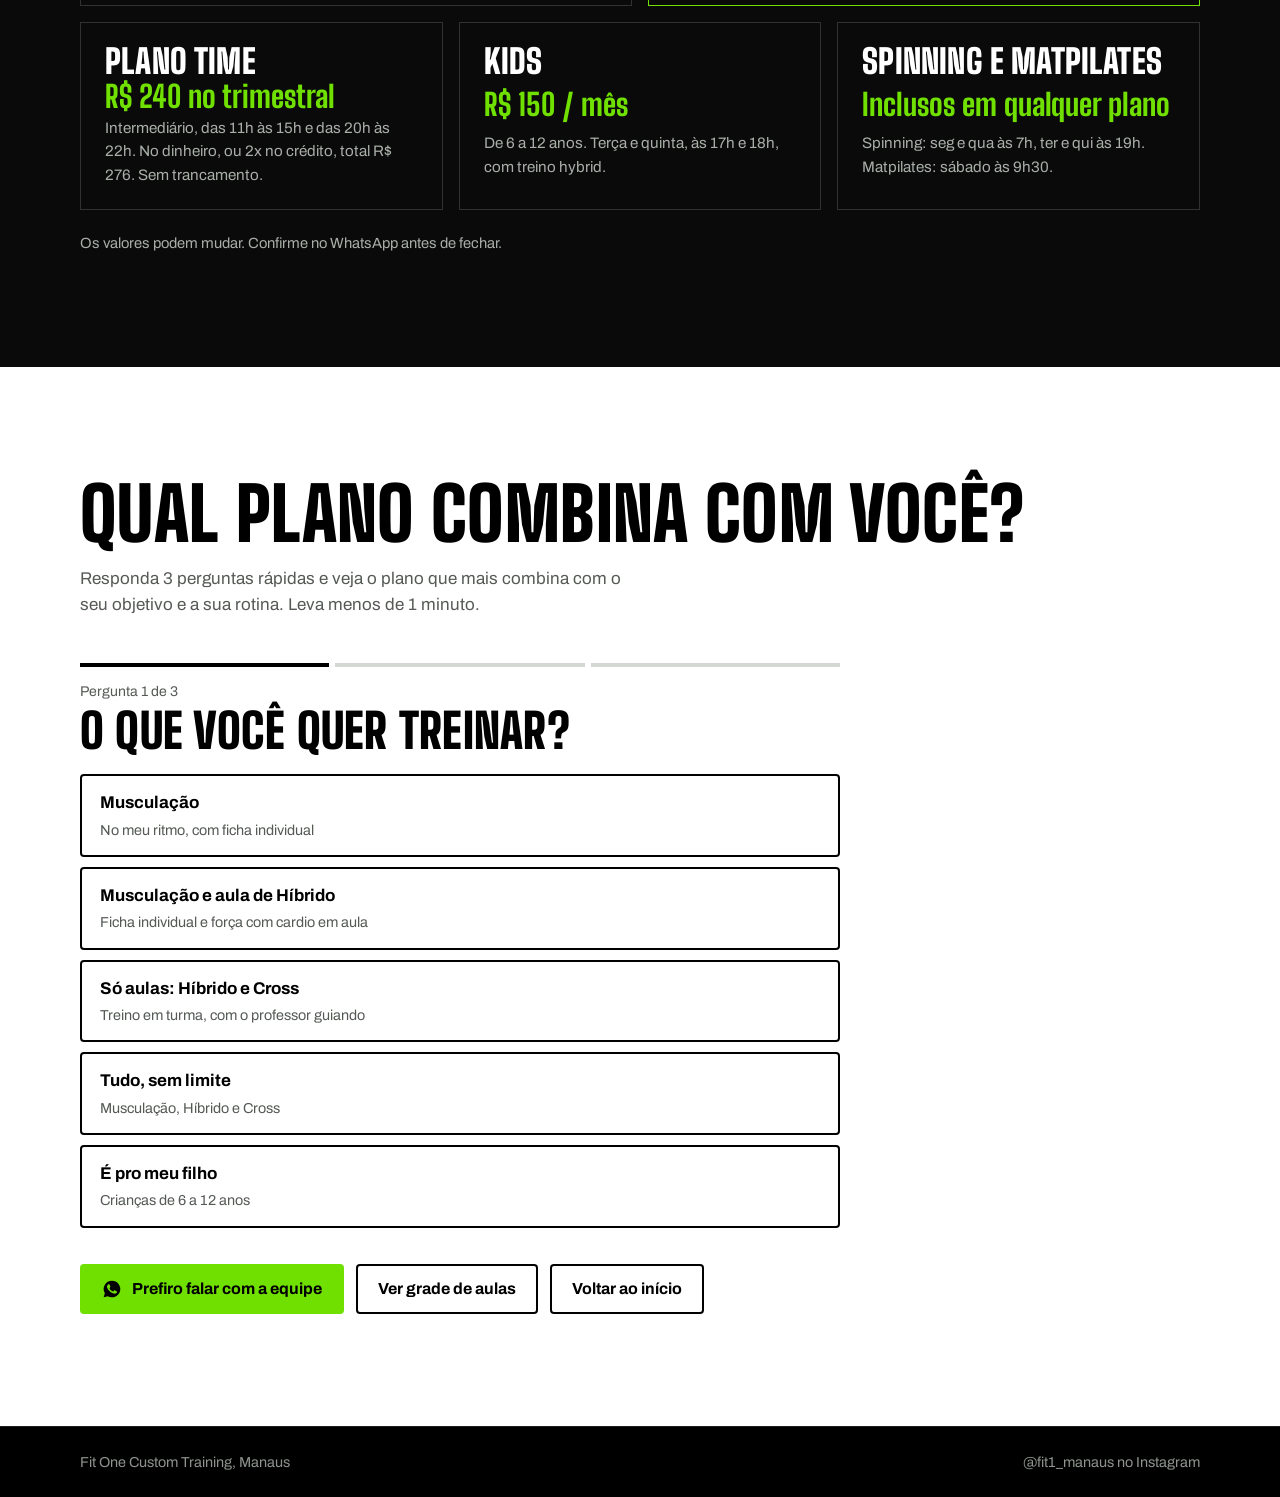
==== commit ecb20721: "v21: Black Friday até 30/11 com contagem regressiva, Plano Time de volta, quiz 'Qual plano combina c" ====
--- a/planos.html
+++ b/planos.html
@@ -4,17 +4,17 @@
 <meta charset="utf-8">
 <meta name="viewport" content="width=device-width,initial-scale=1,viewport-fit=cover">
 <title>Planos e valores | Fit One Manaus</title>
-<meta name="description" content="Planos e valores da Fit One Manaus: Musculação, Musculação + Híbrido, Híbrido + Cross, Gold e Kids. Mensal, trimestral, semestral e anual.">
+<meta name="description" content="Planos e valores da Fit One Manaus: Musculação, Musculação + Híbrido, Híbrido + Cross, Gold, Plano Time e Kids. Mensal, trimestral, semestral e anual.">
 <link rel="canonical" href="https://fitonemanaus.com.br/planos">
 <meta name="theme-color" content="#000000">
-<meta name="build" content="fitone-v17-2026-11-09">
+<meta name="build" content="fitone-v21-2026-11-11">
 
 <!-- Prévia de link (WhatsApp, Instagram, Facebook) -->
 <meta property="og:type" content="website">
 <meta property="og:locale" content="pt_BR">
 <meta property="og:site_name" content="Fit One Manaus">
 <meta property="og:title" content="Planos e valores | Fit One Manaus">
-<meta property="og:description" content="Musculação, Híbrido, Cross, Gold e Kids. Veja os valores e escolha o seu plano.">
+<meta property="og:description" content="Musculação, Híbrido, Cross, Gold, Plano Time e Kids. Veja os valores e escolha o seu plano.">
 <meta property="og:url" content="https://fitonemanaus.com.br/planos">
 <meta property="og:image" content="https://fitonemanaus.com.br/assets/og.jpg">
 <meta property="og:image:width" content="1200">
@@ -70,7 +70,7 @@
 
 <link rel="preload" href="assets/fonts/big-shoulders-display-latin-900-normal.woff2" as="font" type="font/woff2" crossorigin>
 <link rel="preload" href="assets/fonts/archivo-latin-400-normal.woff2" as="font" type="font/woff2" crossorigin>
-<link rel="stylesheet" href="style.css?v=17">
+<link rel="stylesheet" href="style.css?v=19">
 </head>
 <body>
 
@@ -132,7 +132,7 @@
     </div>
     <div class="bf-foot">
       <a class="btn wa-link" data-msg="Oi! Vim pelo site da Fit One e quero a oferta da Black Friday." data-umami-event="whatsapp_click" data-umami-event-local="black-friday" href="#" target="_blank" rel="noopener"><svg viewBox="0 0 24 24" fill="currentColor" aria-hidden="true"><path d="M12 2a10 10 0 0 0-8.6 15.1L2 22l5-1.3A10 10 0 1 0 12 2Zm5.8 14.1c-.2.7-1.4 1.3-2 1.4-.5.1-1.2.1-1.9-.1-.4-.1-1-.3-1.7-.6-3-1.3-4.9-4.3-5-4.5-.2-.2-1.2-1.6-1.2-3s.8-2.2 1-2.5c.3-.3.6-.4.8-.4h.6c.2 0 .4 0 .7.5l.9 2.2c.1.2.1.4 0 .6l-.4.6-.4.5c-.1.1-.3.3-.1.6.2.3.8 1.3 1.6 2.1 1.1 1 2.1 1.3 2.4 1.4.3.1.5.1.6-.1l.9-1.1c.2-.3.4-.2.7-.1l2.1 1c.3.2.5.2.6.4.1.1.1.7-.1 1.4Z"/></svg> Fale com a nossa equipe e garanta a sua vaga</a>
-      <p>Por tempo limitado. Não fique de fora.</p>
+      <p data-bf-count>Por tempo limitado. Não fique de fora.</p>
     </div>
   </div>
 </section>
@@ -142,10 +142,11 @@
       <div class="head">
         <h1 class="t">Planos e valores</h1>
         <p class="muted">Escolha o que combina com a sua rotina e o seu objetivo. Quanto maior o período, menor a mensalidade. Spinning e Matpilates entram em qualquer plano.</p>
+        <p class="quiz-jump"><a href="#quiz">Em dúvida? Descubra seu plano em 3 perguntas ↓</a></p>
       </div>
 
       <div class="plans plans4">
-        <article class="plan">
+        <article class="plan" id="plan-musc">
           <h3>Musculação</h3>
           <p class="inc">Musculação até 7x por semana, com ficha individual e acompanhamento do professor.</p>
           <p class="from">A partir de</p>
@@ -158,7 +159,7 @@
           </ul>
         </article>
 
-        <article class="plan">
+        <article class="plan" id="plan-mh">
           <h3>Musculação + Híbrido</h3>
           <p class="inc">Musculação até 7x por semana e treino Híbrido até 3x por semana.</p>
           <p class="from">A partir de</p>
@@ -170,7 +171,7 @@
           </ul>
         </article>
 
-        <article class="plan">
+        <article class="plan" id="plan-hc">
           <h3>Híbrido + Cross</h3>
           <p class="inc">Treino Híbrido até 3x por semana e Cross até 5x por semana.</p>
           <p class="from">A partir de</p>
@@ -182,7 +183,7 @@
           </ul>
         </article>
 
-        <article class="plan top">
+        <article class="plan top" id="plan-gold">
           <span class="badge">Mais completo</span>
           <h3>Gold</h3>
           <p class="inc">Todas as modalidades: Musculação, Híbrido e Cross. Inclui 5 convites por mês.</p>
@@ -197,8 +198,13 @@
         </article>
       </div>
 
-      <div class="extras">
-        <div class="extra">
+      <div class="extras extras3">
+        <div class="extra" id="plan-time">
+          <h3>Plano Time</h3>
+          <p class="v">R$ 240 no trimestral</p>
+          <p>Intermediário, das 11h às 15h e das 20h às 22h. No dinheiro, ou 2x no crédito, total R$ 276. Sem trancamento.</p>
+        </div>
+        <div class="extra" id="plan-kids">
           <h3>Kids</h3>
           <p class="v">R$ 150 / mês</p>
           <p>De 6 a 12 anos. Terça e quinta, às 17h e 18h, com treino hybrid.</p>
@@ -214,16 +220,17 @@
     </div>
   </section>
 
-  <section class="sec light">
+  <section class="sec light" id="quiz" aria-labelledby="quiz-t">
     <div class="wrap">
       <div class="head">
-        <h2>Qual plano combina com você?</h2>
-        <p class="muted">A equipe ajuda a escolher conforme o seu objetivo e a sua rotina, e agenda a sua avaliação física.</p>
-      </div>
+        <h2 id="quiz-t">Qual plano combina com você?</h2>
+        <p class="muted">Responda 3 perguntas rápidas e veja o plano que mais combina com o seu objetivo e a sua rotina. Leva menos de 1 minuto.</p>
+      </div>
+      <div class="quiz" id="quiz-box" aria-live="polite"></div>
       <div class="pagelinks">
         <a class="btn wa-link" data-wa-here data-msg="Oi! Vim pelo site da Fit One e queria ajuda pra escolher o melhor plano pra mim." data-umami-event="whatsapp_click" data-umami-event-local="planos-final" href="#" target="_blank" rel="noopener">
           <svg viewBox="0 0 24 24" fill="currentColor" aria-hidden="true"><path d="M12 2a10 10 0 0 0-8.6 15.1L2 22l5-1.3A10 10 0 1 0 12 2Zm5.8 14.1c-.2.7-1.4 1.3-2 1.4-.5.1-1.2.1-1.9-.1-.4-.1-1-.3-1.7-.6-3-1.3-4.9-4.3-5-4.5-.2-.2-1.2-1.6-1.2-3s.8-2.2 1-2.5c.3-.3.6-.4.8-.4h.6c.2 0 .4 0 .7.5l.9 2.2c.1.2.1.4 0 .6l-.4.6-.4.5c-.1.1-.3.3-.1.6.2.3.8 1.3 1.6 2.1 1.1 1 2.1 1.3 2.4 1.4.3.1.5.1.6-.1l.9-1.1c.2-.3.4-.2.7-.1l2.1 1c.3.2.5.2.6.4.1.1.1.7-.1 1.4Z"/></svg>
-          Falar com a equipe
+          Prefiro falar com a equipe
         </a>
         <a class="btn btn-ghost" href="./#aulas">Ver grade de aulas</a>
         <a class="btn btn-ghost" href="./">Voltar ao início</a>
@@ -239,7 +246,7 @@
   </div>
 </footer>
 
-<script src="config.js?v=17"></script>
-<script src="site.js?v=17"></script>
+<script src="config.js?v=19"></script>
+<script src="site.js?v=19"></script>
 </body>
 </html>
--- a/style.css
+++ b/style.css
@@ -343,17 +343,63 @@
 @media (max-width:380px){.bf-pay{grid-template-columns:1fr}}
 
 /* vídeo do treino Hybrid */
-.hy-grid{display:grid;grid-template-columns:minmax(0,1.1fr) minmax(0,380px);gap:clamp(28px,6vw,80px);align-items:center}
-.hy-quando{margin:28px 0 22px;color:var(--gray);max-width:34rem}
-.hy-quando b{color:#fff}
-.hy-v{position:relative;aspect-ratio:9/16;width:100%;max-height:680px;background:#0a0a0a;border:1px solid var(--line-dark);overflow:hidden;box-shadow:0 0 40px rgba(112,224,0,.12)}
+.hy{position:relative;overflow:hidden;padding-block:clamp(36px,4.5vw,64px)}
+.hy::after{content:"";position:absolute;inset:-6%;z-index:0;pointer-events:none;background:url(assets/video/hybrid.webp) center/cover no-repeat;filter:blur(46px) saturate(1.25);opacity:.55}
+.hy::before{content:"";position:absolute;inset:0;z-index:1;pointer-events:none;background:linear-gradient(180deg,rgba(10,10,10,.85),rgba(10,10,10,.25) 20%,rgba(10,10,10,.25) 80%,rgba(10,10,10,.85))}
+.hy .wrap{position:relative;z-index:2}
+.hy-grid{display:grid;gap:28px clamp(24px,3.5vw,48px);grid-template-columns:minmax(0,1fr);align-items:center}
+.hy h2{font-size:clamp(3.2rem,6.4vw,6rem);line-height:.92}
+.hy .head p{margin-top:18px;font-size:1.1rem;max-width:34rem;color:#DADDD9}
+.hy-v{position:relative;aspect-ratio:9/16;width:min(100%,340px);margin-inline:auto;background:#0a0a0a;border:1px solid rgba(112,224,0,.55);overflow:hidden;box-shadow:0 0 0 1px rgba(112,224,0,.15),0 24px 80px rgba(0,0,0,.6),0 0 70px rgba(112,224,0,.18)}
 .hy-v video{position:absolute;inset:0;width:100%;height:100%;object-fit:cover}
+.hy-side{padding:24px;border:1px solid var(--line-dark);background:rgba(10,10,10,.72)}
+.hy-side-t{font-weight:800;text-transform:uppercase;letter-spacing:.1em;font-size:.8rem;color:var(--lime)}
+.hy-side ul{list-style:none;margin:14px 0 22px;padding:0}
+.hy-side li{display:flex;justify-content:space-between;gap:12px;padding:12px 0;border-top:1px solid var(--line-dark)}
+.hy-side li b{text-transform:uppercase;letter-spacing:.04em}
+.hy-side li span{color:#DADDD9;text-align:right}
+.hy-side .btn{width:100%;justify-content:center}
 #fotos[hidden]{display:none}
-@media (max-width:760px){
-  .hy-grid{grid-template-columns:1fr}
-  .hy-v{order:2;width:min(100%,340px);margin-inline:auto}
-  .hy-txt{display:contents}
-  .hy-txt .head{order:1}
-  .hy-quando{order:3;margin:22px 0 16px}
-  .hy-txt .btn{order:4;width:100%;justify-content:center}
-}
+@media (min-width:761px){
+  .hy-grid{grid-template-columns:minmax(0,1fr) minmax(0,400px);grid-template-areas:"txt vid" "side vid"}
+  .hy-txt{grid-area:txt;align-self:end}
+  .hy-v{grid-area:vid;width:100%;max-height:min(80vh,740px);margin:0}
+  .hy-side{grid-area:side;align-self:start;max-width:460px}
+}
+@media (min-width:1100px){
+  .hy-grid{grid-template-columns:minmax(0,1fr) 400px minmax(0,.85fr);grid-template-areas:"txt vid side"}
+  .hy-txt{align-self:center}
+  .hy-side{align-self:center;max-width:none}
+}
+
+
+/* quiz de plano (planos.html) */
+.quiz-jump{margin-top:14px}
+.quiz-jump a{color:var(--lime);font-weight:700;text-underline-offset:4px}
+.plan:target,.extra:target{outline:3px solid var(--lime);outline-offset:6px;scroll-margin-top:90px}
+.quiz{max-width:760px;margin-top:32px}
+.q-prog{display:flex;gap:6px}
+.q-prog i{flex:1;height:4px;background:var(--line-light)}
+.q-prog i.on{background:var(--black)}
+.q-n{margin-top:14px;font-size:.88rem;color:var(--gray-ink)}
+.q-t{margin-top:6px;font-size:clamp(2rem,5.4vw,3rem)}
+.q-opts{display:grid;gap:10px;margin-top:20px}
+.q-opt{display:block;width:100%;text-align:left;min-height:58px;padding:14px 18px;font:inherit;font-weight:700;color:var(--black);background:var(--paper);border:2px solid var(--black);border-radius:4px;cursor:pointer;transition:background .15s,color .15s}
+.q-opt small{display:block;margin-top:2px;font-weight:400;font-size:.9rem;color:var(--gray-ink)}
+.q-opt:hover,.q-opt:focus-visible{background:var(--black);color:var(--paper)}
+.q-opt:hover small,.q-opt:focus-visible small{color:#CFD3CE}
+.q-back{margin-top:16px;padding:8px 0;background:none;border:0;font:inherit;font-weight:600;color:var(--gray-ink);text-decoration:underline;text-underline-offset:4px;cursor:pointer}
+.q-res{margin-top:22px;padding:clamp(22px,4vw,38px);background:var(--black);color:var(--paper);border-radius:4px}
+.q-k{font-size:.85rem;letter-spacing:.08em;text-transform:uppercase;color:var(--gray)}
+.q-rt{margin-top:8px;font-size:clamp(2.4rem,7vw,3.8rem)}
+.q-price{margin-top:12px;font-family:var(--display);font-weight:900;font-size:clamp(2rem,6vw,2.8rem);line-height:1;color:var(--lime)}
+.q-d{margin-top:10px;max-width:34rem;color:#DADDD9}
+.q-note{margin-top:10px;font-size:.92rem;color:var(--gray)}
+.q-act{display:flex;flex-wrap:wrap;gap:12px;margin-top:24px}
+.q-res .q-back{color:var(--gray);margin-top:18px}
+.pagelinks{margin-top:36px}
+@media (max-width:560px){.q-act .btn{width:100%;justify-content:center}}
+@media (prefers-reduced-motion:reduce){.q-opt{transition:none}}
+
+.extras3{grid-template-columns:repeat(3,minmax(0,1fr))}
+@media (max-width:900px){.extras3{grid-template-columns:1fr}}
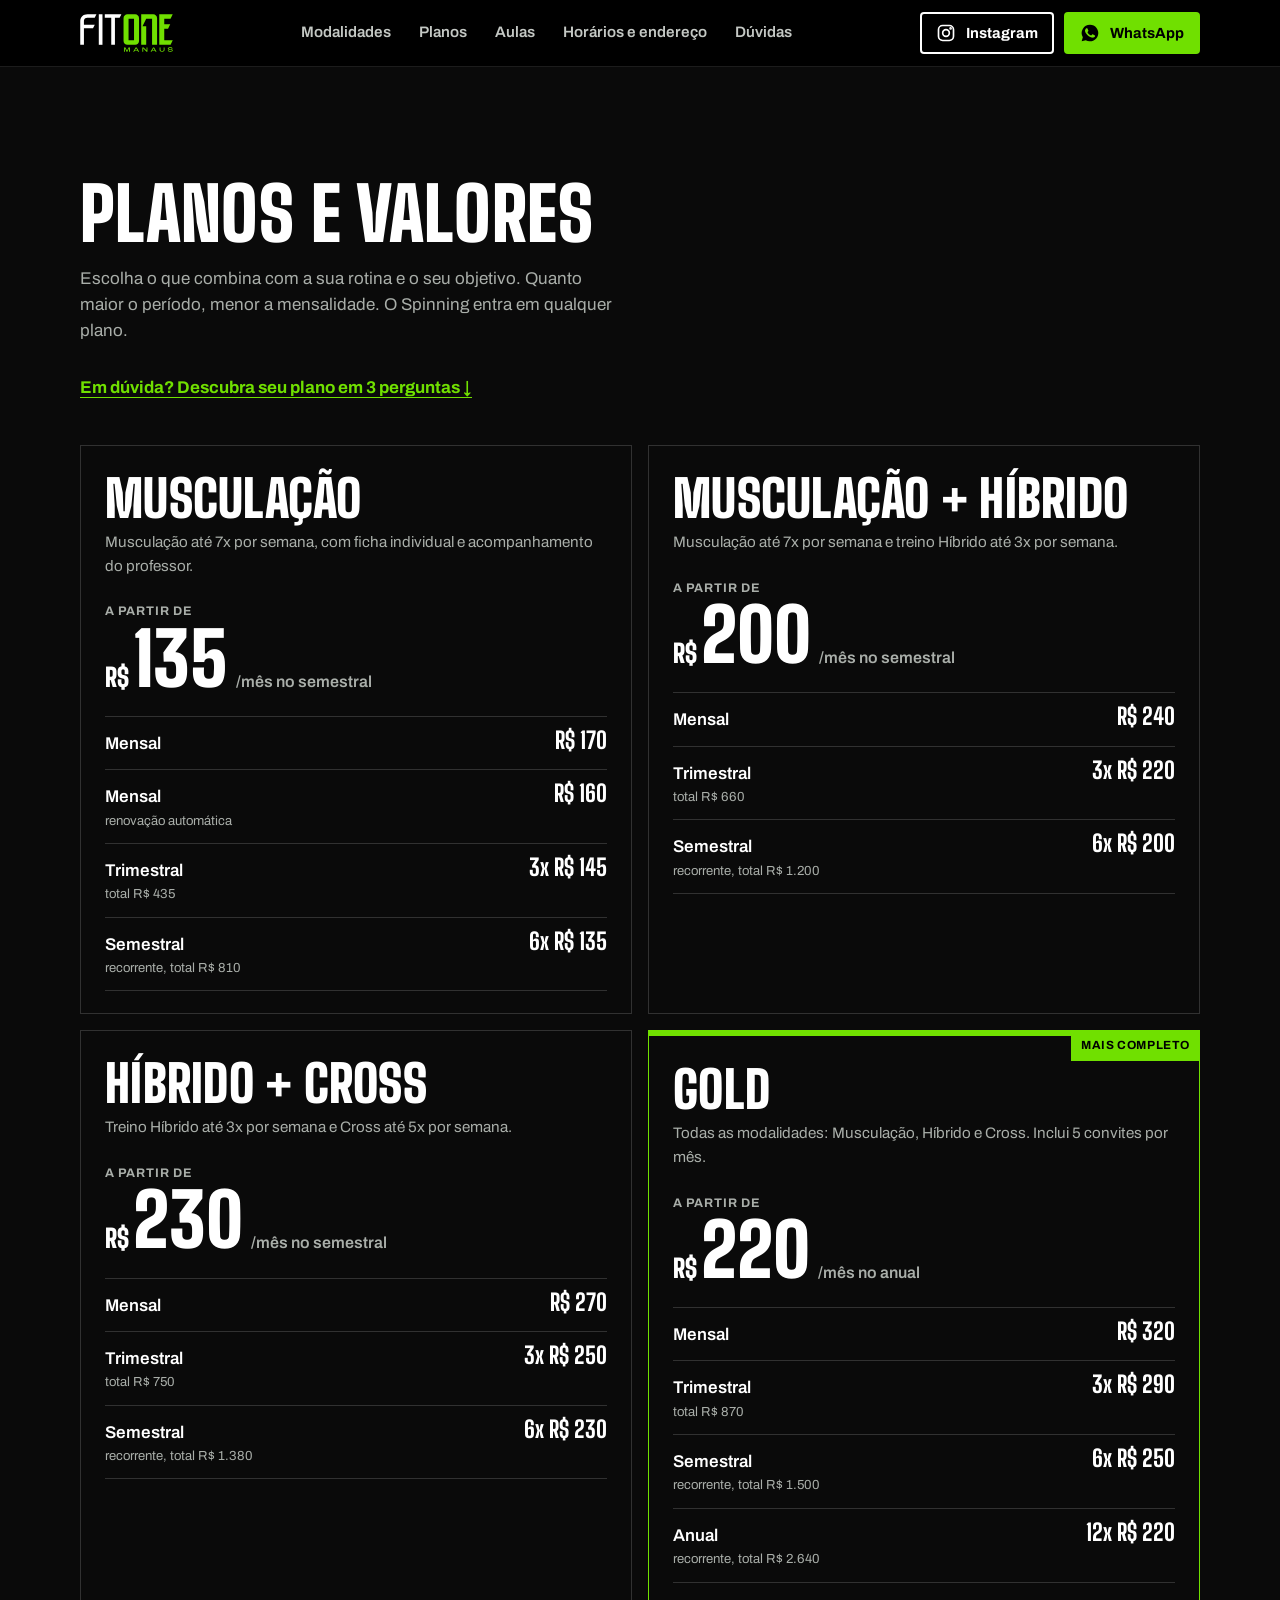
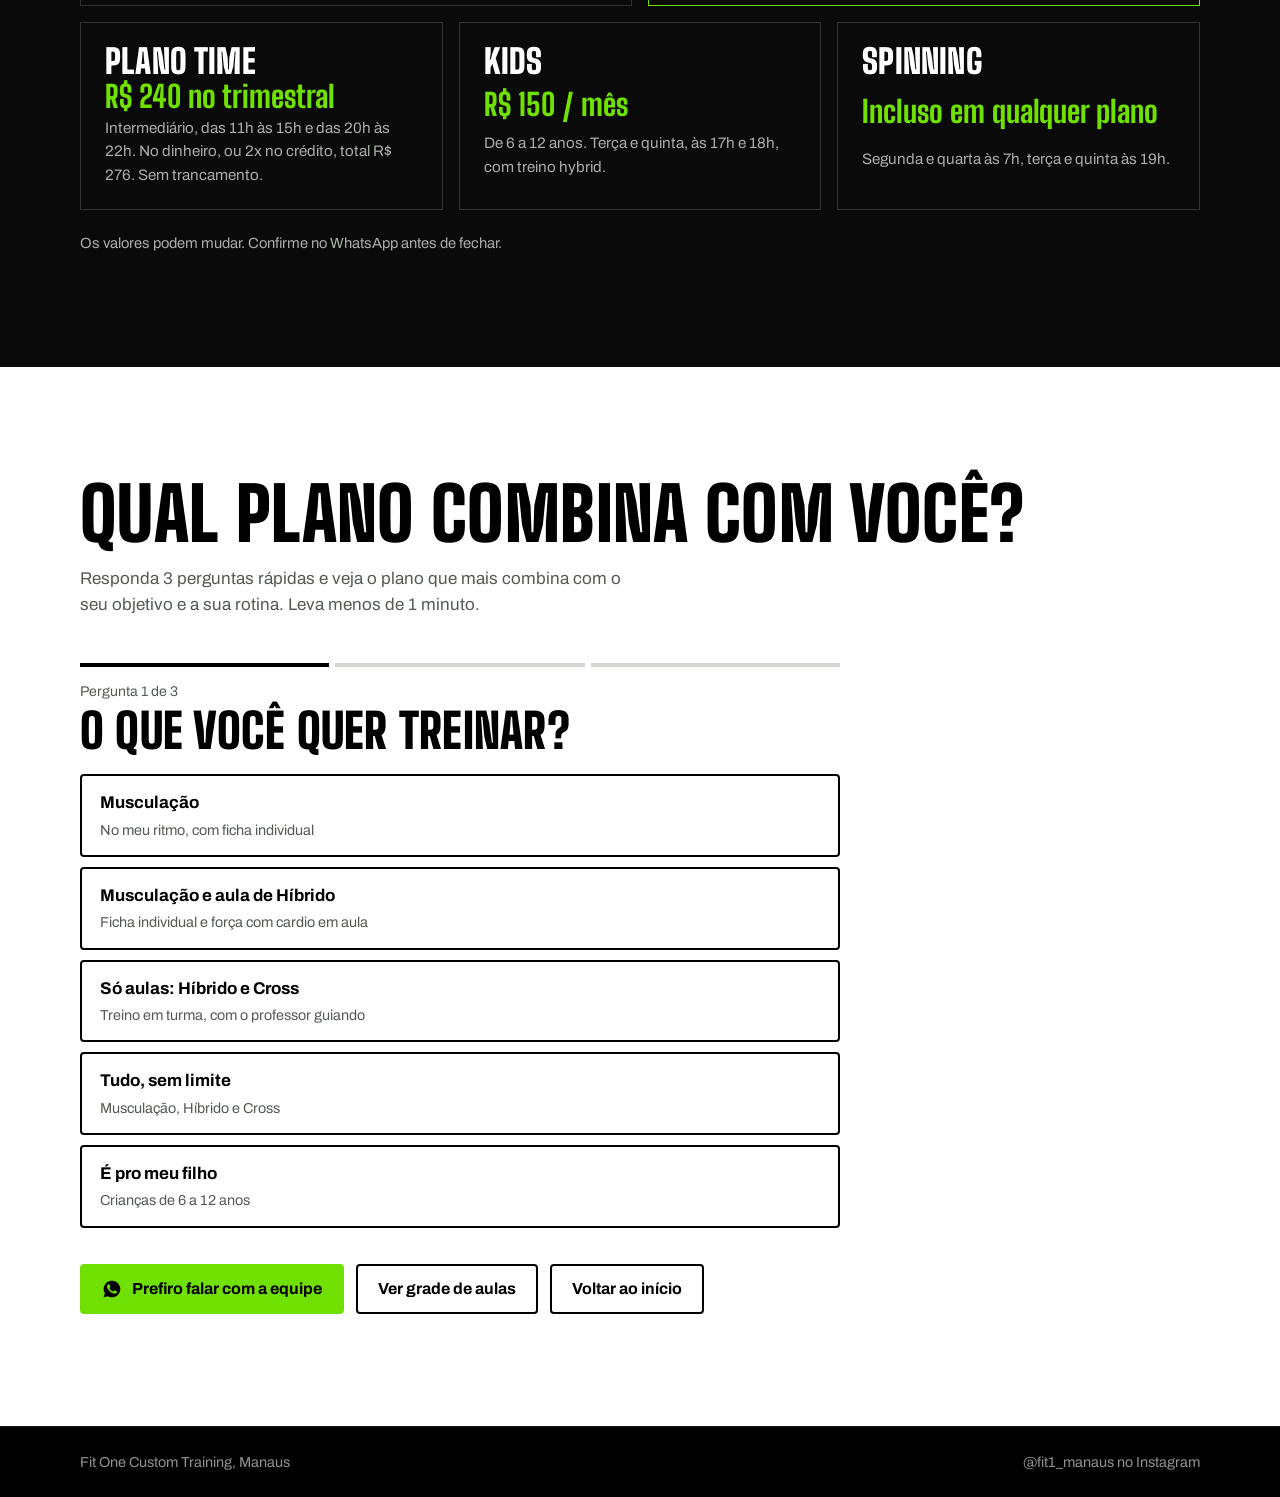
==== commit 70603402: "v24: Matpilates sai do site inteiro (aula suspensa) Co-Authored-By: Claude Sonnet 5.5 <noreply@anthr" ====
--- a/planos.html
+++ b/planos.html
@@ -7,7 +7,7 @@
 <meta name="description" content="Planos e valores da Fit One Manaus: Musculação, Musculação + Híbrido, Híbrido + Cross, Gold, Plano Time e Kids. Mensal, trimestral, semestral e anual.">
 <link rel="canonical" href="https://fitonemanaus.com.br/planos">
 <meta name="theme-color" content="#000000">
-<meta name="build" content="fitone-v21-2026-11-11">
+<meta name="build" content="fitone-v24-2026-11-23">
 
 <!-- Prévia de link (WhatsApp, Instagram, Facebook) -->
 <meta property="og:type" content="website">
@@ -70,7 +70,7 @@
 
 <link rel="preload" href="assets/fonts/big-shoulders-display-latin-900-normal.woff2" as="font" type="font/woff2" crossorigin>
 <link rel="preload" href="assets/fonts/archivo-latin-400-normal.woff2" as="font" type="font/woff2" crossorigin>
-<link rel="stylesheet" href="style.css?v=19">
+<link rel="stylesheet" href="style.css?v=22">
 </head>
 <body>
 
@@ -141,7 +141,7 @@
     <div class="wrap">
       <div class="head">
         <h1 class="t">Planos e valores</h1>
-        <p class="muted">Escolha o que combina com a sua rotina e o seu objetivo. Quanto maior o período, menor a mensalidade. Spinning e Matpilates entram em qualquer plano.</p>
+        <p class="muted">Escolha o que combina com a sua rotina e o seu objetivo. Quanto maior o período, menor a mensalidade. O Spinning entra em qualquer plano.</p>
         <p class="quiz-jump"><a href="#quiz">Em dúvida? Descubra seu plano em 3 perguntas ↓</a></p>
       </div>
 
@@ -210,9 +210,9 @@
           <p>De 6 a 12 anos. Terça e quinta, às 17h e 18h, com treino hybrid.</p>
         </div>
         <div class="extra">
-          <h3>Spinning e Matpilates</h3>
-          <p class="v">Inclusos em qualquer plano</p>
-          <p>Spinning: seg e qua às 7h, ter e qui às 19h. Matpilates: sábado às 9h30.</p>
+          <h3>Spinning</h3>
+          <p class="v">Incluso em qualquer plano</p>
+          <p>Segunda e quarta às 7h, terça e quinta às 19h.</p>
         </div>
       </div>
 
@@ -246,7 +246,7 @@
   </div>
 </footer>
 
-<script src="config.js?v=19"></script>
-<script src="site.js?v=19"></script>
+<script src="config.js?v=22"></script>
+<script src="site.js?v=22"></script>
 </body>
 </html>
